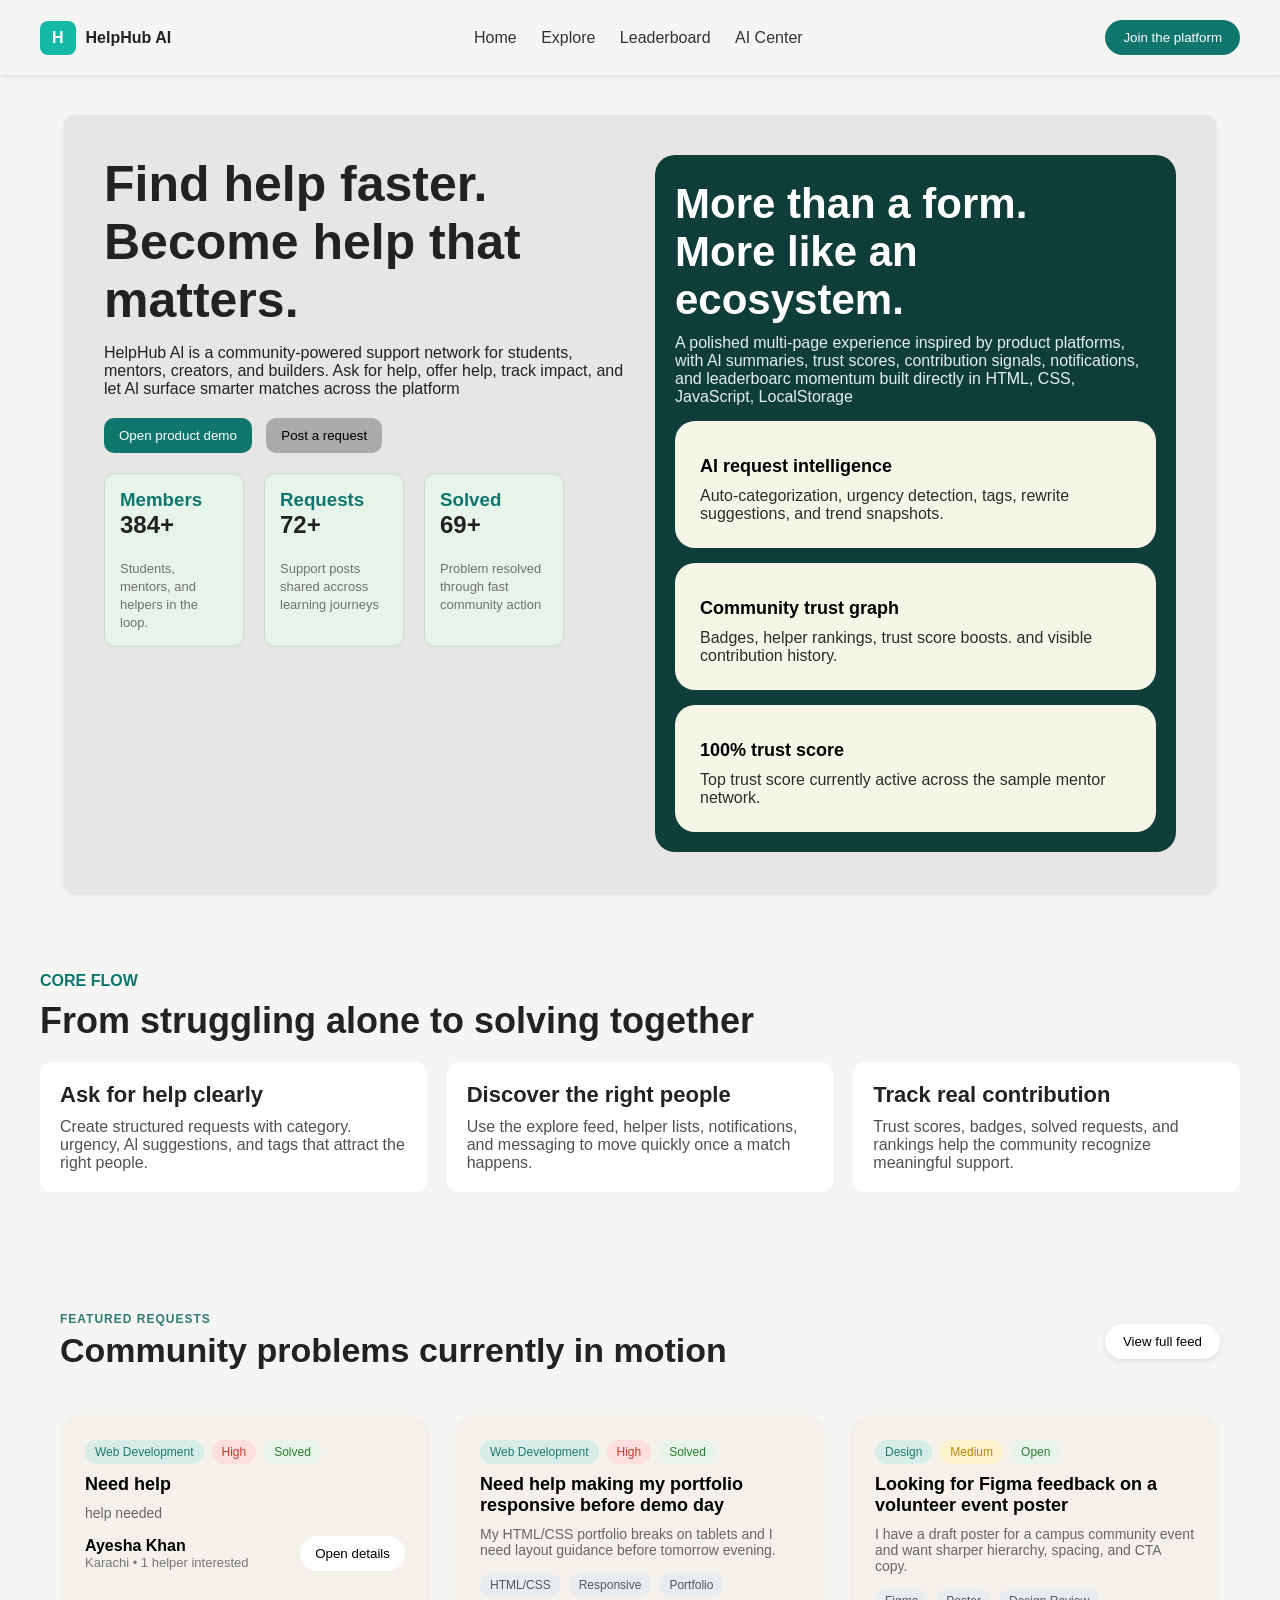
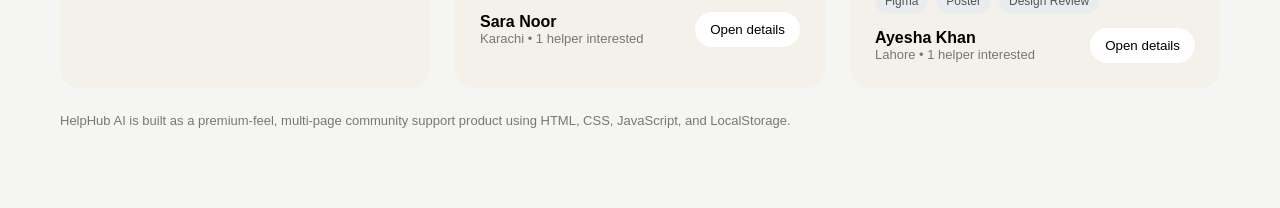
==== index.html @ 3f39b7c0 "first commit" ====
<!DOCTYPE html>
<html lang="en">

<head>
    <meta charset="UTF-8">
    <meta name="viewport" content="width=device-width, initial-scale=1.0">
    <title>HelpHub AI</title>
    <link rel="stylesheet" href="home.css">
</head>

<body>

    <!-- NAVBAR -->
    <header class="navbar">
        <div class="logo">
            <span class="logo-icon">H</span>
            <span>HelpHub AI</span>
        </div>
        <nav>
            <a href="home.html">Home</a>
            <a href="explore.html">Explore</a>
            <a href="leader.html">Leaderboard</a>
            <a href="AI Center.html">AI Center</a>
        </nav>
        <button class="btn">Join the platform</button>
    </header>

    <!-- HERO -->
    <section class="hero">
        <div class="left">
            <h1>Find help faster.<br>Become help that matters.</h1>
            <p>HelpHub Al is a community-powered support network for students, mentors, creators, and builders. Ask for
                help, offer help, track impact, and let Al surface smarter matches across the platform</p>
            <div class="buttons">
                <button class="primary">Open product demo</button>
                <button class="secondary">Post a request</button>
            </div>

            <div class="stats">
                <div>
                    <h3>Members</h3>
                    <p>384+</p>
                    <span>
                        Students, mentors, and helpers in the
                        loop.
                    </span>
                </div>
                <div>
                    <h3>Requests</h3>
                    <p>72+</p>
                    <span>Support posts shared accross learning journeys</span>
                </div>
                <div>
                    <h3>Solved</h3>
                    <p>69+</p>
                    <span>
                        Problem resolved through fast community action
                    </span>
                </div>
            </div>
        </div>

        <div class="right">
            <h2>More than a form.<br>More like an ecosystem.</h2>
            <p class="right-para">A polished multi-page experience inspired by product platforms, with Al summaries,
                trust scores,
                contribution signals, notifications, and leaderboarc momentum built directly in HTML, CSS, JavaScript,
                LocalStorage</p>

            <div class="card">
                <h3>AI request intelligence</h3>
                <p>Auto-categorization, urgency detection, tags, rewrite suggestions, and trend snapshots.</p>
            </div>
            <div class="card">
                <h3>Community trust graph</h3>
                <p>Badges, helper rankings, trust score boosts.

                    and visible contribution history.</p>
            </div>
            <div class="card">
                <h3>100% trust score</h3>
                <p>Top trust score currently active across the sample mentor network.</p>
            </div>
        </div>
    </section>

    <!-- CORE FLOW -->
    <section class="core">
        <h4>CORE FLOW</h4>
        <h2>From struggling alone to solving together</h2>
        <div class="grid">
            <div class="box">
                <h3>Ask for help clearly</h3>
                <p>Create structured requests with category. urgency, Al suggestions, and tags that attract the right
                    people.</p>
            </div>
            <div class="box">
                <h3>Discover the right people</h3>
                <p>Use the explore feed, helper lists, notifications, and messaging to move quickly once a match
                    happens.</p>
            </div>
            <div class="box">
                <h3>Track real contribution</h3>
                <p>Trust scores, badges, solved requests, and rankings help the community recognize meaningful support.
                </p>
            </div>
        </div>
    </section>
    <section class="requests">

        <div class="top">
            <div>
                <p class="small">FEATURED REQUESTS</p>
                <h2>Community problems currently in motion</h2>
            </div>
            <button class="view-btn">View full feed</button>
        </div>

        <div class="cards">

            <!-- CARD 1 -->
            <div class="card">
                <div class="tags">
                    <span class="tag green">Web Development</span>
                    <span class="tag red">High</span>
                    <span class="tag light-green">Solved</span>
                </div>

                <h3>Need help</h3>
                <p class="desc">help needed</p>

                <div class="user">
                    <div>
                        <strong>Ayesha Khan</strong>
                        <p>Karachi • 1 helper interested</p>
                    </div>
                    <button class="detail-btn">Open details</button>
                </div>
            </div>

            <!-- CARD 2 -->
            <div class="card">
                <div class="tags">
                    <span class="tag green">Web Development</span>
                    <span class="tag red">High</span>
                    <span class="tag light-green">Solved</span>
                </div>

                <h3>Need help making my portfolio responsive before demo day</h3>
                <p class="desc">
                    My HTML/CSS portfolio breaks on tablets and I need layout guidance before tomorrow evening.
                </p>

                <div class="tags small-tags">
                    <span class="tag light">HTML/CSS</span>
                    <span class="tag light">Responsive</span>
                    <span class="tag light">Portfolio</span>
                </div>

                <div class="user">
                    <div>
                        <strong>Sara Noor</strong>
                        <p>Karachi • 1 helper interested</p>
                    </div>
                    <button class="detail-btn">Open details</button>
                </div>
            </div>

            <!-- CARD 3 -->
            <div class="card">
                <div class="tags">
                    <span class="tag green">Design</span>
                    <span class="tag yellow">Medium</span>
                    <span class="tag light-green">Open</span>
                </div>

                <h3>Looking for Figma feedback on a volunteer event poster</h3>
                <p class="desc">
                    I have a draft poster for a campus community event and want sharper hierarchy, spacing, and CTA
                    copy.
                </p>

                <div class="tags small-tags">
                    <span class="tag light">Figma</span>
                    <span class="tag light">Poster</span>
                    <span class="tag light">Design Review</span>
                </div>

                <div class="user">
                    <div>
                        <strong>Ayesha Khan</strong>
                        <p>Lahore • 1 helper interested</p>
                    </div>
                    <button class="detail-btn">Open details</button>
                </div>
            </div>

        </div>

        <p class="footer">
            HelpHub AI is built as a premium-feel, multi-page community support product using HTML, CSS, JavaScript, and
            LocalStorage.
        </p>

    </section>
</body>

</html>
---- home.css ----
* {
  margin: 0;
  padding: 0;
  box-sizing: border-box;
  font-family: sans-serif;
}

body {
  background: #f5f5f3;
  color: #222;
}

/* NAVBAR */
.navbar {
  display: flex;
  justify-content: space-between;
  box-shadow: 0 2px 4px rgba(1, 1, 1, 0.1);
  padding: 20px 40px;
  align-items: center;
}

.navbar>.logo {
  display: flex;
  align-items: center;
  gap: 10px;
  font-weight: 700;
}

.logo>.logo-icon {
  background-color: #14b8a6;
  color: rgb(255, 255, 255);
  padding: 8px 12px;
  border-radius: 8px;
}

.navbar nav a {
  margin: 0 10px;
  text-decoration: none;
  color: #333;
}

.btn {
  background: #0f766e;
  color: white;
  border: none;
  padding: 10px 18px;
  border-radius: 20px;
}

/* HERO */
.hero {
  display: grid;
  grid-template-columns: 1fr 1fr;
  background: rgb(232, 229, 229);
  width: 90%;
  margin: 40px auto;
  border-radius: 10px;
  box-shadow: 0 2px 4px rgba(1, 1, 1, 0.1);
  padding: 40px;
  gap: 30px;
}

.hero .left p {
  margin-bottom: 20px;
}

.stats>div {
  border: 1px solid rgba(0, 0, 0, 0.1);
  width: 140px;
}

.stats>div>h3 {
  color: #0F766E;
}

.stats>div>p {
  font-weight: bolder;
  font-size: 24px;
}

.stats>div>span {
  font-size: 13px;
  color: rgb(113, 113, 113);
}

.hero h1 {
  font-size: 50px;
  margin-bottom: 15px;
}

.buttons button {
  margin-right: 10px;
  padding: 10px 15px;
  border-radius: 10px;
  border: none;
}

.primary {
  background: #0f766e;
  color: white;
}

.secondary {
  background: #acaaaa;
}

.stats {
  display: flex;
  gap: 20px;
  margin-top: 20px;
}

.stats div {
  background: #e6f4ea;
  padding: 15px;
  border-radius: 12px;
}

/* RIGHT SIDE */
.right {
  background: #0f3d3a;
  color: white;
  padding: 20px;
  border-radius: 20px;
}

.right>.card {
  background: #f6f6e8;
}

.right h2 {
  font-size: 42px;
  margin-bottom: 10px;
}

.right>.right-para {
  color: #e3efee;
}

.right h3 {
  margin-bottom: 10px;
}

.right p {
  color: rgb(44, 44, 43);
}

.card {
  background: white;
  color: black;
  margin-top: 15px;
  padding: 15px;
  border-radius: 12px;
}

/* CORE */
.core {
  padding: 40px;
}

.core h2 {
  font-size: 36px;
  margin-bottom: 20px;
}

.core h4 {
  color: #0f766e;
  margin-bottom: 10px;
}

.grid {
  display: grid;
  grid-template-columns: repeat(3, 1fr);
  gap: 20px;
  margin-top: 20px;
}

.box {
  background: white;
  padding: 20px;
  border-radius: 12px;
}

.box h3 {
  margin-bottom: 10px;
  font-size: 22px;
}

.box p {
  color: rgb(81, 81, 80);
}

.requests {
  max-width: 1200px;
  margin: 60px auto;
  padding: 20px;
  font-family: "Inter", sans-serif;
}

.small {
  font-size: 12px;
  letter-spacing: 1px;
  color: #2f7d73;
  font-weight: 600;
}

h2 {
  font-size: 34px;
  margin-top: 5px;
}

.top {
  display: flex;
  justify-content: space-between;
  align-items: center;
}

.view-btn {
  background: #fff;
  border: none;
  padding: 10px 18px;
  border-radius: 20px;
  box-shadow: 0 2px 6px rgba(0, 0, 0, 0.1);
}

/* CARDS */
.cards {
  display: grid;
  grid-template-columns: repeat(3, 1fr);
  gap: 25px;
  margin-top: 30px;
}

.card {
  background: #f4f1eb;
  padding: 25px;
  border-radius: 20px;
}

.card h3 {
  margin: 10px 0;
  font-size: 18px;
}

.desc {
  color: #666;
  font-size: 14px;
  margin-bottom: 15px;
}

/* TAGS */
.tags {
  display: flex;
  gap: 8px;
  flex-wrap: wrap;
}

.tag {
  padding: 5px 10px;
  border-radius: 15px;
  font-size: 12px;
}

.green {
  background: #d7eee8;
  color: #1f7a6b;
}

.red {
  background: #ffdede;
  color: #c0392b;
}

.yellow {
  background: #fff3cd;
  color: #b8860b;
}

.light-green {
  background: #e6f4ea;
  color: #2e7d32;
}

.light {
  background: #e9ecef;
  color: #555;
}

.small-tags {
  margin: 10px 0;
}

/* USER */
.user {
  display: flex;
  justify-content: space-between;
  align-items: center;
  margin-top: 15px;
}

.user p {
  font-size: 13px;
  color: #777;
}

.detail-btn {
  background: #fff;
  border: none;
  padding: 10px 15px;
  border-radius: 20px;
}

/* FOOTER */
.footer {
  margin-top: 25px;
  font-size: 13px;
  color: #777;
}

/* ================= HOVER EFFECTS ================= */

/* Main buttons */
.btn:hover {
  background: #0d5f59;
  cursor: pointer;
}

.primary:hover {
  background: #0d5f59;
  cursor: pointer;
}

.secondary:hover {
  background: #8f8f8f;
  cursor: pointer;
}

/* View button */
.view-btn:hover {
  background: #0f766e;
  color: #fff;
  cursor: pointer;
}

/* Detail button */
.detail-btn:hover {
  background: #0f766e;
  color: #fff;
  cursor: pointer;
}

/* Navbar links */
.navbar nav a:hover {
  color: #0f766e;
}

/* Smooth effect */
button {
  transition: all 0.3s ease;
}

a {
  transition: all 0.3s ease;
}

/* RESPONSIVE */
@media(max-width: 900px) {
  .cards {
    grid-template-columns: 1fr;
  }
}

/* RESPONSIVE */
@media(max-width: 768px) {
  .hero {
    grid-template-columns: 1fr;
  }

  .grid,
  .cards {
    grid-template-columns: 1fr;
  }
}



/* ================= RESPONSIVE ================= */

/* Tablets & small laptops */
@media (max-width: 992px) {
  .navbar {
    padding: 15px 20px;
  }

  .hero {
    grid-template-columns: 1fr;
    padding: 30px;
  }

  .hero h1 {
    font-size: 36px;
  }

  .right h2 {
    font-size: 32px;
  }

  .stats {
    flex-wrap: wrap;
  }

  .stats>div {
    width: 45%;
  }
}

/* Mobile devices */
@media (max-width: 600px) {
  .navbar {
    flex-direction: column;
    align-items: flex-start;
    gap: 10px;
  }

  .navbar nav {
    display: flex;
    flex-wrap: wrap;
    gap: 10px;
  }

  .btn {
    align-self: flex-start;
  }

  .hero {
    width: 95%;
    padding: 20px;
  }

  .hero h1 {
    font-size: 26px;
    line-height: 1.3;
  }

  .hero p {
    font-size: 14px;
  }

  .buttons {
    display: flex;
    flex-direction: column;
    gap: 10px;
  }

  .buttons button {
    width: 100%;
  }

  .stats {
    flex-direction: column;
  }

  .stats>div {
    width: 100%;
  }

  .right {
    padding: 15px;
  }

  .right h2 {
    font-size: 24px;
  }

  .right p {
    font-size: 14px;
  }

  .card {
    padding: 12px;
  }
}

/* Extra small devices */
@media (max-width: 400px) {
  .hero h1 {
    font-size: 22px;
  }

  .right h2 {
    font-size: 20px;
  }
}

/* FIX: View button responsive */
@media (max-width: 600px) {
  .top {
    flex-direction: column;
    align-items: flex-start;
    gap: 15px;
  }

  .view-btn {
    width: 100%;
    text-align: center;
  }
}



/* .....About .html */
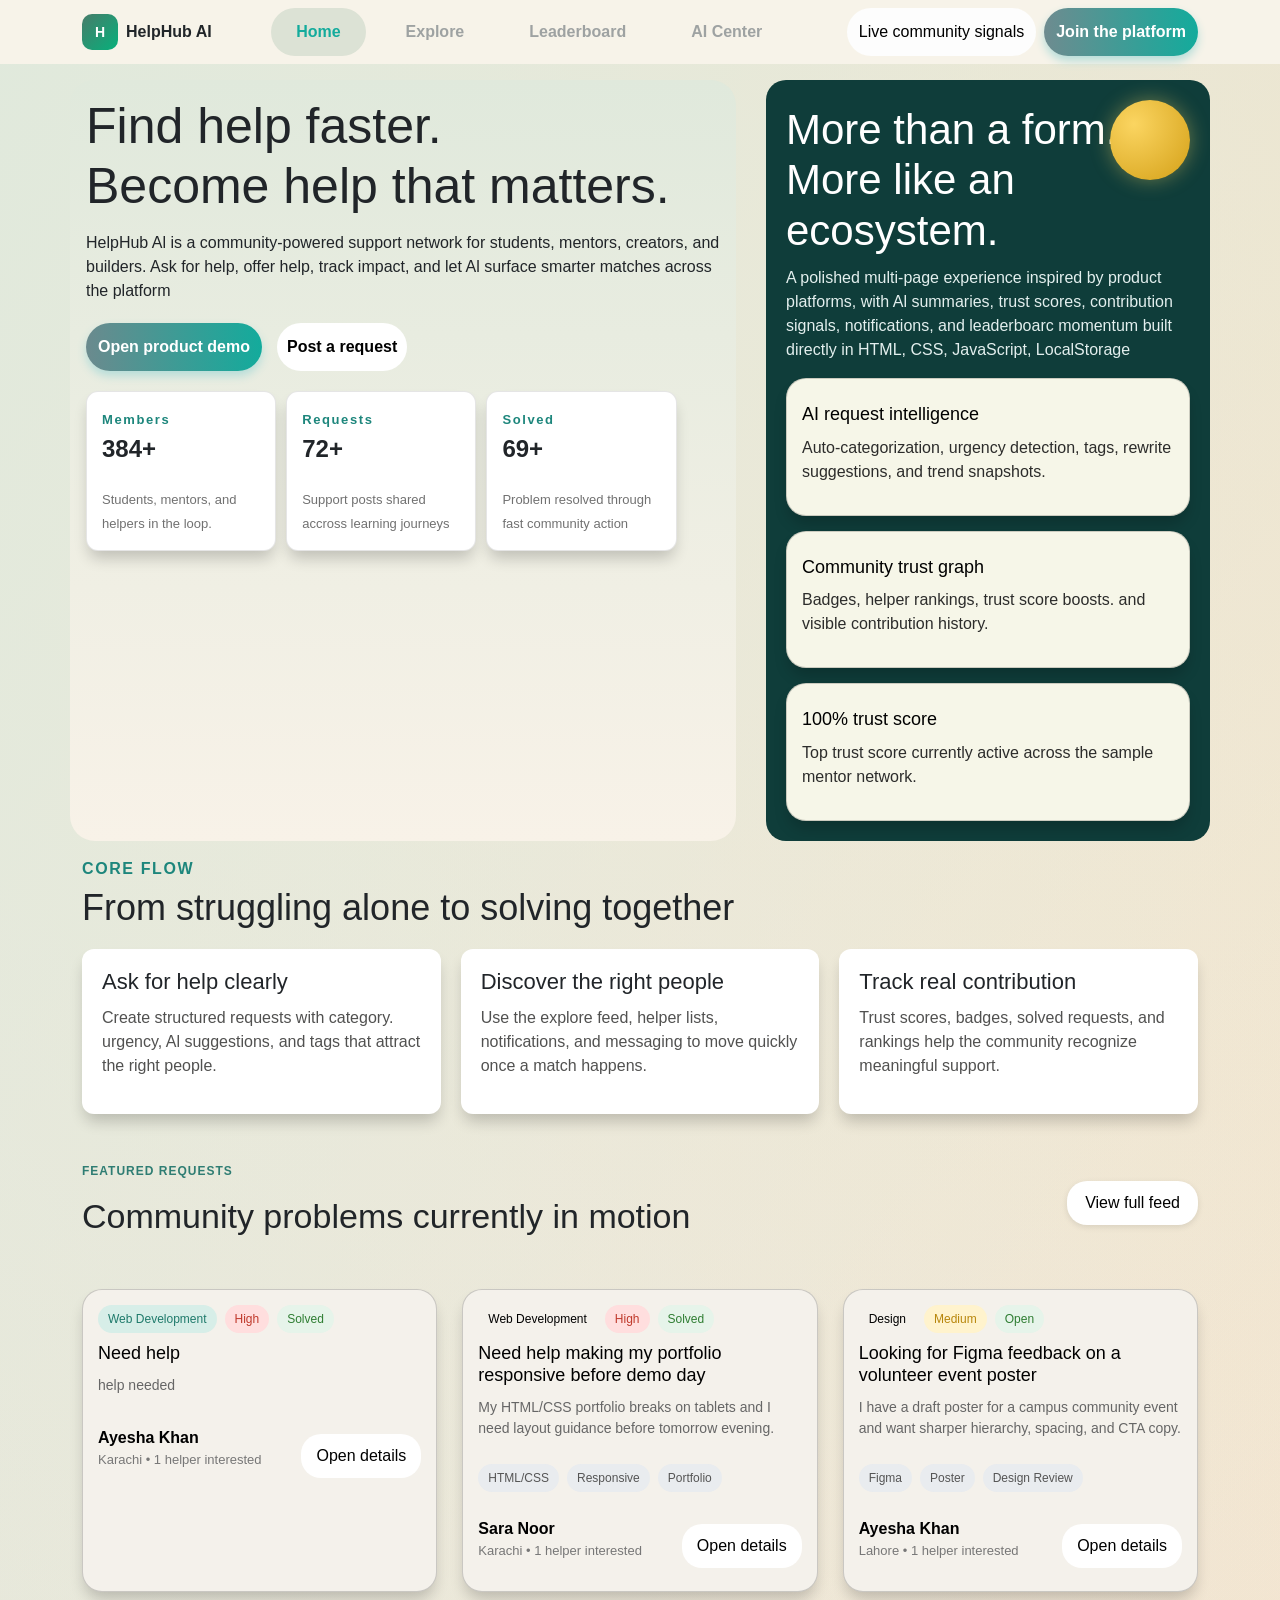
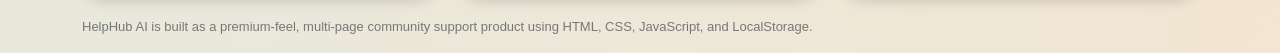
==== commit ab0de1ae: "second commit" ====
--- a/index.html
+++ b/index.html
@@ -5,40 +5,55 @@
     <meta charset="UTF-8">
     <meta name="viewport" content="width=device-width, initial-scale=1.0">
     <title>HelpHub AI</title>
-    <link rel="stylesheet" href="home.css">
+     <link
+      href="https://cdn.jsdelivr.net/npm/bootstrap@5.3.8/dist/css/bootstrap.min.css"
+      rel="stylesheet"
+      integrity="sha384-sRIl4kxILFvY47J16cr9ZwB07vP4J8+LH7qKQnuqkuIAvNWLzeN8tE5YBujZqJLB"
+      crossorigin="anonymous"/>
+    <link rel="stylesheet" href="style.css">
 </head>
 
 <body>
 
     <!-- NAVBAR -->
-    <header class="navbar">
-        <div class="logo">
-            <span class="logo-icon">H</span>
-            <span>HelpHub AI</span>
-        </div>
-        <nav>
-            <a href="home.html">Home</a>
-            <a href="explore.html">Explore</a>
-            <a href="leader.html">Leaderboard</a>
-            <a href="AI Center.html">AI Center</a>
-        </nav>
-        <button class="btn">Join the platform</button>
-    </header>
+     <nav class="navbar">
+        <div class="container nav-containe logo">
+       <div class="d-flex align-items-center m-0 gap-2">
+          <h2 class="logo-icon m-0">H</h2>
+          <strong>HelpHub AI</strong>
+        </div>
+        <div class="nav-links">
+            <a href="index.html" active>Home</a>
+            <a href="exploreDone.html">Explore</a>
+            <a href="leaderDone.html">Leaderboard</a>
+            <a href="AiCenterDone.html">AI Center</a>
+        </div>
+        <div class="buttondiv d-flex gap-2">
+            <button class="navbtnwhite">Live community signals</button>
+            <button class="buttonSave">Join the platform</button>
+            
+        </div>
+        </div>
+    </nav>
+ 
+
+     
+  
 
     <!-- HERO -->
-    <section class="hero">
+    <section class="hero container p-0">
         <div class="left">
             <h1>Find help faster.<br>Become help that matters.</h1>
             <p>HelpHub Al is a community-powered support network for students, mentors, creators, and builders. Ask for
                 help, offer help, track impact, and let Al surface smarter matches across the platform</p>
             <div class="buttons">
-                <button class="primary">Open product demo</button>
-                <button class="secondary">Post a request</button>
+                <button class="buttonSave">Open product demo</button>
+                <button class="whitebtn">Post a request</button>
             </div>
 
             <div class="stats">
                 <div>
-                    <h3>Members</h3>
+                    <span class="green">Members</span>
                     <p>384+</p>
                     <span>
                         Students, mentors, and helpers in the
@@ -46,12 +61,12 @@
                     </span>
                 </div>
                 <div>
-                    <h3>Requests</h3>
+                    <span class="green">Requests</span>
                     <p>72+</p>
                     <span>Support posts shared accross learning journeys</span>
                 </div>
                 <div>
-                    <h3>Solved</h3>
+                    <span class="green">Solved</span>
                     <p>69+</p>
                     <span>
                         Problem resolved through fast community action
@@ -61,6 +76,7 @@
         </div>
 
         <div class="right">
+            <div class="yellow-circle"></div>
             <h2>More than a form.<br>More like an ecosystem.</h2>
             <p class="right-para">A polished multi-page experience inspired by product platforms, with Al summaries,
                 trust scores,
@@ -73,9 +89,7 @@
             </div>
             <div class="card">
                 <h3>Community trust graph</h3>
-                <p>Badges, helper rankings, trust score boosts.
-
-                    and visible contribution history.</p>
+                <p>Badges, helper rankings, trust score boosts. and visible contribution history.</p>
             </div>
             <div class="card">
                 <h3>100% trust score</h3>
@@ -85,8 +99,8 @@
     </section>
 
     <!-- CORE FLOW -->
-    <section class="core">
-        <h4>CORE FLOW</h4>
+    <section class="core container">
+        <span class="green">CORE FLOW</span>
         <h2>From struggling alone to solving together</h2>
         <div class="grid">
             <div class="box">
@@ -106,7 +120,7 @@
             </div>
         </div>
     </section>
-    <section class="requests">
+    <section class="mt-5 container">
 
         <div class="top">
             <div>
@@ -121,7 +135,7 @@
             <!-- CARD 1 -->
             <div class="card">
                 <div class="tags">
-                    <span class="tag green">Web Development</span>
+                    <span class="tag green1">Web Development</span>
                     <span class="tag red">High</span>
                     <span class="tag light-green">Solved</span>
                 </div>
@@ -203,6 +217,20 @@
         </p>
 
     </section>
+
+
+
+
+    
 </body>
-
+ <script
+    src="https://cdn.jsdelivr.net/npm/@popperjs/core@2.11.8/dist/umd/popper.min.js"
+    integrity="sha384-I7E8VVD/ismYTF4hNIPjVp/Zjvgyol6VFvRkX/vR+Vc4jQkC+hVqc2pM8ODewa9r"
+    crossorigin="anonymous"
+  ></script>
+  <script
+    src="https://cdn.jsdelivr.net/npm/bootstrap@5.3.8/dist/js/bootstrap.min.js"
+    integrity="sha384-G/EV+4j2dNv+tEPo3++6LCgdCROaejBqfUeNjuKAiuXbjrxilcCdDz6ZAVfHWe1Y"
+    crossorigin="anonymous"
+  ></script>
 </html>
--- a/style.css
+++ b/style.css
@@ -0,0 +1,594 @@
+* {
+  margin: 0;
+  padding: 0;
+  box-sizing: border-box;
+  font-family: sans-serif;
+}
+
+
+body {
+ 
+  min-height: 100vh;
+
+    background-image: 
+    linear-gradient(to bottom right, #e0e9dc, transparent), /* Top Left */
+    linear-gradient(to bottom left, #f6e4c9, transparent),  /* Top Right */
+    linear-gradient(to top right, #efe7da, transparent),    /* Bottom Left */
+    linear-gradient(to top left, #efe7da, transparent);     /* Bottom Right */
+
+  background-position: 
+    top left, 
+    top right, 
+    bottom left, 
+    bottom right;
+
+  background-size: 100% ;
+  background-repeat: no-repeat;
+
+}
+
+
+
+.navbar {
+    display: flex;
+    justify-content: space-between;
+    align-items: center;
+    flex-wrap: wrap; /* Allows wrapping on very small screens */
+    gap: 15px;
+    background-color: #f7f3e9;
+}
+
+.logo {
+    display: flex;
+    align-items: center;
+    gap: 10px;
+    font-weight: 700;
+    justify-content: space-between;
+}
+
+.logodiv {
+    display: flex;
+    align-items: center;
+    gap: 10px;
+    font-weight: 700;
+    justify-content: center;
+}
+
+.logo-icon {
+    
+    width: 36px;
+    height: 36px;
+    background: linear-gradient(135deg, #477c6a, #07b07b);
+    color: white;
+    display: flex;
+    align-items: center;
+    justify-content: center;
+    border-radius: 10px;
+    font-weight: 600;
+    font-size: 14px;
+}
+
+.nav-links {
+    display: flex;
+    gap: 15px;
+    align-items: center;
+}
+
+.nav-links a{
+    text-decoration: none;
+    color: #9ea2a2;
+    border-radius: 50px;
+
+    
+    padding: 12px 25px;
+    font-weight: 600;
+}
+
+.nav-links a:hover , .nav-links a[active] , .detail-btn:hover , .view-btn:hover , .navbtnwhite:hover {
+  background-color: #dce2d5;
+  color: #13ab9c;
+}
+
+.buttondiv .navbtnwhite{
+  border-radius: 50px;
+  padding: 12px ;
+  background-color: #fdfdfd;
+  border: 0px;
+}
+
+.buttonSave{
+  
+  padding:12px;
+  background:linear-gradient(to right,#486f77c8,#13ab9c);
+  color:white;
+  border:none;
+  border-radius: 25px !important;
+  font-weight: 600;
+  box-shadow: 0 5px 10px #b5ddd9;
+}
+
+
+/* HERO */
+.hero {
+  display: grid;
+  grid-template-columns: 3fr 2fr;
+
+
+
+  width: 90%;
+  margin: 16px auto;
+  padding: 40px;
+  gap: 30px;
+}
+.left {
+  
+  background-image: 
+    linear-gradient(to bottom, #e0e9dc, #f8f2e8); /* Top Left */
+  border-radius: 25px; 
+  background-color: red !important;
+  background-size: 100% ;
+  padding: 16px;
+
+}
+
+
+.hero .left p {
+  margin-bottom: 20px;
+}
+
+.stats>div {
+  border: 1px solid rgba(0, 0, 0, 0.1);
+  width: 30%;
+  margin: auto;
+  box-shadow: 0 10px 15px -3px rgba(0, 0, 0, 0.2);
+
+}
+
+
+
+.stats>div>p {
+  font-weight: bolder;
+  font-size: 24px;
+}
+
+.stats>div>span {
+  font-size: 13px;
+  color: rgb(113, 113, 113);
+}
+
+.hero h1 {
+  font-size: 50px;
+  margin-bottom: 15px;
+}
+
+.buttons {
+  display: flex;
+  
+}
+.whitebtn{
+  background-color: white;
+  border-radius: 50px;
+  border: 0px;
+  padding: 5px 10px;
+  margin-left: 15px;
+  font-weight: 600;
+  
+}
+
+.stats {
+  display: flex;
+  gap: 10px;
+  margin: 20px 0px;
+  
+}
+
+.stats div {
+  background: #ffffff;
+  padding: 15px;
+  border-radius: 12px;
+  margin: 0px;
+}
+
+/* RIGHT SIDE */
+.right {
+  background: #0f3d3a;
+  color: white;
+  padding: 20px;
+  border-radius: 20px;
+  position: relative;
+}
+
+.yellow-circle {
+    position: absolute;
+    top: 20px;
+    right: 20px;
+    width: 80px;
+    height: 80px;
+    border-radius: 50%;
+    
+    /* Radial gradient for that 3D look */
+    background: radial-gradient(circle at 30% 30%, #fbd561, #d4a017);
+    
+    /* Optional: subtle glow */
+    box-shadow: 0 0 20px rgba(251, 213, 97, 0.4);
+}
+
+
+.right>.card {
+  background: #f6f6e8;
+}
+
+.right h2 {
+  font-size: 42px;
+  margin-bottom: 10px;
+}
+
+.right>.right-para {
+  color: #e3efee;
+}
+
+.right h3 {
+  margin-bottom: 10px;
+}
+
+.right p {
+  color: rgb(44, 44, 43);
+}
+
+.card {
+  background: white;
+  color: black;
+  margin-top: 15px;
+  padding: 15px;
+  border-radius: 12px;
+  
+}
+
+/* CORE */
+
+
+.core h2 {
+  font-size: 36px;
+  margin-bottom: 20px;
+}
+
+.core h4 {
+  color: #0f766e;
+  margin-bottom: 10px;
+}
+
+.grid {
+  display: grid;
+  grid-template-columns: repeat(3, 1fr);
+  gap: 20px;
+  margin-top: 20px;
+}
+
+.box {
+  background: white;
+  padding: 20px;
+  border-radius: 12px;
+  box-shadow: 0 10px 15px -3px rgba(0, 0, 0, 0.2);
+}
+
+.box h3 {
+  margin-bottom: 10px;
+  font-size: 22px;
+}
+
+.box p {
+  color: rgb(81, 81, 80);
+}
+
+.requests {
+  max-width: 1200px;
+  margin: 60px auto;
+  padding: 20px;
+  font-family: "Inter", sans-serif;
+}
+
+.small {
+  font-size: 12px;
+  letter-spacing: 1px;
+  color: #2f7d73;
+  font-weight: 600;
+}
+
+h2 {
+  font-size: 34px;
+  margin-top: 5px;
+}
+
+.top {
+  display: flex;
+  justify-content: space-between;
+  align-items: center;
+}
+
+.view-btn {
+  background: #fff;
+  border: none;
+  padding: 10px 18px;
+  border-radius: 20px;
+  box-shadow: 0 2px 6px rgba(0, 0, 0, 0.1);
+}
+
+/* CARDS */
+.cards {
+  display: grid;
+  grid-template-columns: repeat(3, 1fr);
+  gap: 25px;
+  margin-top: 30px;
+}
+
+.card {
+  background: #f4f1eb;
+  padding: 15px;
+  border-radius: 20px;
+  box-shadow: 0 10px 15px -3px rgba(0, 0, 0, 0.2);
+
+}
+
+.card h3 {
+  margin: 10px 0;
+  font-size: 18px;
+}
+
+.desc {
+  color: #666;
+  font-size: 14px;
+  margin-bottom: 15px;
+}
+
+/* TAGS */
+.tags {
+  display: flex;
+  gap: 8px;
+  flex-wrap: wrap;
+}
+
+.tag {
+  padding: 5px 10px;
+  border-radius: 15px;
+  font-size: 12px;
+}
+
+.stats div .green , .core .green{
+    color: #1d867c;
+    font-weight: 550;
+    letter-spacing: 0.1rem;
+}
+
+
+.green1 {
+  background: #d7eee8;
+  color: #1f7a6b;
+}
+
+.red {
+  background: #ffdede;
+  color: #c0392b;
+}
+
+.yellow {
+  background: #fff3cd;
+  color: #b8860b;
+}
+
+.light-green {
+  background: #e6f4ea;
+  color: #2e7d32;
+}
+
+.light {
+  background: #e9ecef;
+  color: #555;
+}
+
+.small-tags {
+  margin: 10px 0;
+}
+
+/* USER */
+.user {
+  display: flex;
+  justify-content: space-between;
+  align-items: center;
+  margin-top: 15px;
+}
+
+.user p {
+  font-size: 13px;
+  color: #777;
+}
+
+.detail-btn {
+  background: #fff;
+  border: none;
+  padding: 10px 15px;
+  border-radius: 20px;
+}
+
+/* FOOTER */
+.footer {
+  margin-top: 25px;
+  font-size: 13px;
+  color: #777;
+}
+
+/* ================= HOVER EFFECTS ================= */
+
+/* Main buttons */
+.btn:hover {
+  background: #0d5f59;
+  cursor: pointer;
+}
+
+.primary:hover {
+  background: #0d5f59;
+  cursor: pointer;
+}
+
+.secondary:hover {
+  background: #8f8f8f;
+  cursor: pointer;
+}
+
+
+/* Detail button */
+/* .detail-btn:hover {
+  background: #0f766e;
+  color: #fff;
+  cursor: pointer;
+} */
+
+
+/* Smooth effect */
+button {
+  transition: all 0.3s ease;
+}
+
+a {
+  transition: all 0.3s ease;
+}
+
+/* RESPONSIVE */
+@media(max-width: 900px) {
+  .cards {
+    grid-template-columns: 1fr;
+  }
+}
+
+/* RESPONSIVE */
+@media(max-width: 768px) {
+  .hero {
+    grid-template-columns: 1fr;
+  }
+
+  .grid,
+  .cards {
+    grid-template-columns: 1fr;
+  }
+}
+
+
+
+/* ================= RESPONSIVE ================= */
+
+/* Tablets & small laptops */
+@media (max-width: 992px) {
+  
+
+  .hero {
+    grid-template-columns: 1fr;
+    padding: 30px;
+  }
+
+  .hero h1 {
+    font-size: 36px;
+  }
+
+  .right h2 {
+    font-size: 32px;
+  }
+
+  .stats {
+    flex-wrap: wrap;
+  }
+
+  .stats>div {
+    width: 45%;
+  }
+}
+
+/* Mobile devices */
+@media (max-width: 600px) {
+ 
+  
+
+  
+
+  .btn {
+    align-self: flex-start;
+  }
+
+  .hero {
+    width: 95%;
+    padding: 20px;
+  }
+
+  .hero h1 {
+    font-size: 26px;
+    line-height: 1.3;
+  }
+
+  .hero p {
+    font-size: 14px;
+  }
+
+  .buttons {
+    display: flex;
+    flex-direction: column;
+    gap: 10px;
+  }
+
+  .buttons button {
+    width: 100%;
+  }
+
+  .stats {
+    flex-direction: column;
+  }
+
+  .stats>div {
+    width: 100%;
+  }
+
+  .right {
+    
+    padding: 15px;
+  }
+
+  
+
+  .right h2 {
+    font-size: 24px;
+  }
+
+  .right p {
+    font-size: 14px;
+  }
+
+  .card {
+    padding: 12px;
+  }
+}
+
+/* Extra small devices */
+@media (max-width: 400px) {
+  .hero h1 {
+    font-size: 22px;
+  }
+
+  .right h2 {
+    font-size: 20px;
+  }
+}
+
+/* FIX: View button responsive */
+@media (max-width: 600px) {
+  .top {
+    flex-direction: column;
+    align-items: flex-start;
+    gap: 15px;
+  }
+
+  .view-btn {
+    width: 100%;
+    text-align: center;
+  }
+}
+
+
+
+/* .....About .html */
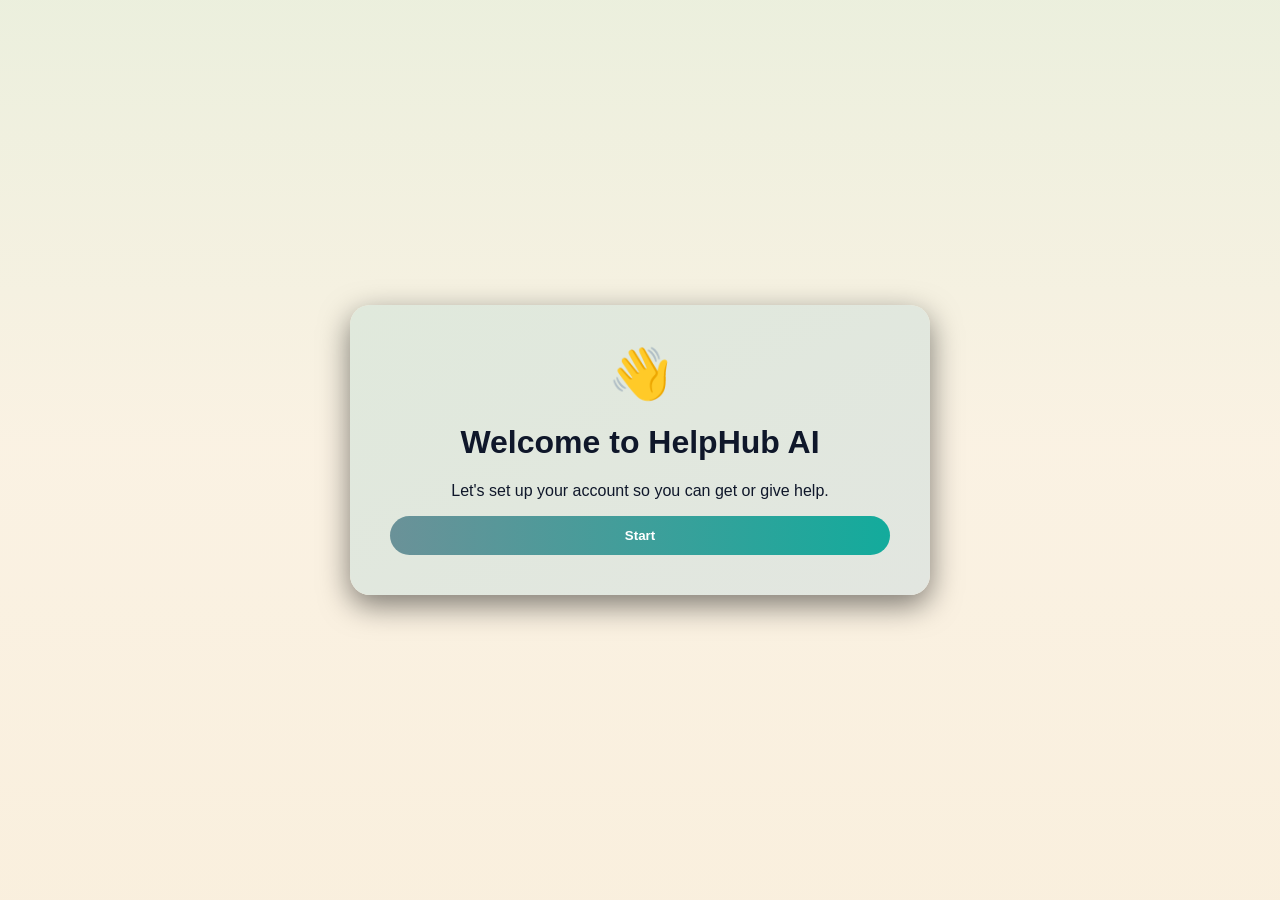
==== commit 0140244a: "third commit" ====
--- a/index.html
+++ b/index.html
@@ -1,236 +1,69 @@
 <!DOCTYPE html>
 <html lang="en">
-
 <head>
     <meta charset="UTF-8">
     <meta name="viewport" content="width=device-width, initial-scale=1.0">
-    <title>HelpHub AI</title>
-     <link
-      href="https://cdn.jsdelivr.net/npm/bootstrap@5.3.8/dist/css/bootstrap.min.css"
-      rel="stylesheet"
-      integrity="sha384-sRIl4kxILFvY47J16cr9ZwB07vP4J8+LH7qKQnuqkuIAvNWLzeN8tE5YBujZqJLB"
-      crossorigin="anonymous"/>
+    <title>Welcome to HelpHub | Onboarding</title>
     <link rel="stylesheet" href="style.css">
 </head>
+<body>
+    <div class="onboarding-container">
+        <!-- Step 1: Welcome -->
+        <div class="step active" id="step1">
+            <div class="icon">👋</div>
+            <h1>Welcome to HelpHub AI</h1>
+            <p>Let's set up your account so you can get or give help.</p>
+            <button class="btn" onclick="nextStep(2)">Start</button>
+        </div>
 
-<body>
-
-    <!-- NAVBAR -->
-     <nav class="navbar">
-        <div class="container nav-containe logo">
-       <div class="d-flex align-items-center m-0 gap-2">
-          <h2 class="logo-icon m-0">H</h2>
-          <strong>HelpHub AI</strong>
-        </div>
-        <div class="nav-links">
-            <a href="index.html" active>Home</a>
-            <a href="exploreDone.html">Explore</a>
-            <a href="leaderDone.html">Leaderboard</a>
-            <a href="AiCenterDone.html">AI Center</a>
-        </div>
-        <div class="buttondiv d-flex gap-2">
-            <button class="navbtnwhite">Live community signals</button>
-            <button class="buttonSave">Join the platform</button>
-            
-        </div>
-        </div>
-    </nav>
- 
-
-     
-  
-
-    <!-- HERO -->
-    <section class="hero container p-0">
-        <div class="left">
-            <h1>Find help faster.<br>Become help that matters.</h1>
-            <p>HelpHub Al is a community-powered support network for students, mentors, creators, and builders. Ask for
-                help, offer help, track impact, and let Al surface smarter matches across the platform</p>
-            <div class="buttons">
-                <button class="buttonSave">Open product demo</button>
-                <button class="whitebtn">Post a request</button>
-            </div>
-
-            <div class="stats">
-                <div>
-                    <span class="green">Members</span>
-                    <p>384+</p>
-                    <span>
-                        Students, mentors, and helpers in the
-                        loop.
-                    </span>
+        <!-- Step 2: Role Selection -->
+        <div class="step" id="step2">
+            <h2>What is your purpose?</h2>
+            <p>Choose your role so we can show you the right people.</p>
+            <div class="role-cards">
+                <div class="card" onclick="selectCard(this)">
+                    <h3>Student</h3>
+                    <p>I need help.</p>
                 </div>
-                <div>
-                    <span class="green">Requests</span>
-                    <p>72+</p>
-                    <span>Support posts shared accross learning journeys</span>
-                </div>
-                <div>
-                    <span class="green">Solved</span>
-                    <p>69+</p>
-                    <span>
-                        Problem resolved through fast community action
-                    </span>
+                <div class="card" onclick="selectCard(this)">
+                    <h3>Mentor</h3>
+                    <p>I want to provide my services.</p>
                 </div>
             </div>
+            <button class="btn" onclick="nextStep(3)">Next Step</button>
         </div>
 
-        <div class="right">
-            <div class="yellow-circle"></div>
-            <h2>More than a form.<br>More like an ecosystem.</h2>
-            <p class="right-para">A polished multi-page experience inspired by product platforms, with Al summaries,
-                trust scores,
-                contribution signals, notifications, and leaderboarc momentum built directly in HTML, CSS, JavaScript,
-                LocalStorage</p>
+        <!-- Step 3: Skills -->
+        <div class="step" id="step3">
+            <h2>Select Your Skills</h2>
+            <p>Select atleast 3 skills.</p>
+            <div class="skills-grid">
+                <span class="skill-tag" onclick="toggleSkill(this)">React</span>
+                <span class="skill-tag" onclick="toggleSkill(this)">Python</span>
+                <span class="skill-tag" onclick="toggleSkill(this)">UI/UX</span>
+                <span class="skill-tag" onclick="toggleSkill(this)">Figma</span>
+                <span class="skill-tag" onclick="toggleSkill(this)">JavaScript</span>
+            </div>
+            <button class="btn" onclick="finish()">Finish Setup</button>
+        </div>
+    </div>
 
-            <div class="card">
-                <h3>AI request intelligence</h3>
-                <p>Auto-categorization, urgency detection, tags, rewrite suggestions, and trend snapshots.</p>
-            </div>
-            <div class="card">
-                <h3>Community trust graph</h3>
-                <p>Badges, helper rankings, trust score boosts. and visible contribution history.</p>
-            </div>
-            <div class="card">
-                <h3>100% trust score</h3>
-                <p>Top trust score currently active across the sample mentor network.</p>
-            </div>
-        </div>
-    </section>
-
-    <!-- CORE FLOW -->
-    <section class="core container">
-        <span class="green">CORE FLOW</span>
-        <h2>From struggling alone to solving together</h2>
-        <div class="grid">
-            <div class="box">
-                <h3>Ask for help clearly</h3>
-                <p>Create structured requests with category. urgency, Al suggestions, and tags that attract the right
-                    people.</p>
-            </div>
-            <div class="box">
-                <h3>Discover the right people</h3>
-                <p>Use the explore feed, helper lists, notifications, and messaging to move quickly once a match
-                    happens.</p>
-            </div>
-            <div class="box">
-                <h3>Track real contribution</h3>
-                <p>Trust scores, badges, solved requests, and rankings help the community recognize meaningful support.
-                </p>
-            </div>
-        </div>
-    </section>
-    <section class="mt-5 container">
-
-        <div class="top">
-            <div>
-                <p class="small">FEATURED REQUESTS</p>
-                <h2>Community problems currently in motion</h2>
-            </div>
-            <button class="view-btn">View full feed</button>
-        </div>
-
-        <div class="cards">
-
-            <!-- CARD 1 -->
-            <div class="card">
-                <div class="tags">
-                    <span class="tag green1">Web Development</span>
-                    <span class="tag red">High</span>
-                    <span class="tag light-green">Solved</span>
-                </div>
-
-                <h3>Need help</h3>
-                <p class="desc">help needed</p>
-
-                <div class="user">
-                    <div>
-                        <strong>Ayesha Khan</strong>
-                        <p>Karachi • 1 helper interested</p>
-                    </div>
-                    <button class="detail-btn">Open details</button>
-                </div>
-            </div>
-
-            <!-- CARD 2 -->
-            <div class="card">
-                <div class="tags">
-                    <span class="tag green">Web Development</span>
-                    <span class="tag red">High</span>
-                    <span class="tag light-green">Solved</span>
-                </div>
-
-                <h3>Need help making my portfolio responsive before demo day</h3>
-                <p class="desc">
-                    My HTML/CSS portfolio breaks on tablets and I need layout guidance before tomorrow evening.
-                </p>
-
-                <div class="tags small-tags">
-                    <span class="tag light">HTML/CSS</span>
-                    <span class="tag light">Responsive</span>
-                    <span class="tag light">Portfolio</span>
-                </div>
-
-                <div class="user">
-                    <div>
-                        <strong>Sara Noor</strong>
-                        <p>Karachi • 1 helper interested</p>
-                    </div>
-                    <button class="detail-btn">Open details</button>
-                </div>
-            </div>
-
-            <!-- CARD 3 -->
-            <div class="card">
-                <div class="tags">
-                    <span class="tag green">Design</span>
-                    <span class="tag yellow">Medium</span>
-                    <span class="tag light-green">Open</span>
-                </div>
-
-                <h3>Looking for Figma feedback on a volunteer event poster</h3>
-                <p class="desc">
-                    I have a draft poster for a campus community event and want sharper hierarchy, spacing, and CTA
-                    copy.
-                </p>
-
-                <div class="tags small-tags">
-                    <span class="tag light">Figma</span>
-                    <span class="tag light">Poster</span>
-                    <span class="tag light">Design Review</span>
-                </div>
-
-                <div class="user">
-                    <div>
-                        <strong>Ayesha Khan</strong>
-                        <p>Lahore • 1 helper interested</p>
-                    </div>
-                    <button class="detail-btn">Open details</button>
-                </div>
-            </div>
-
-        </div>
-
-        <p class="footer">
-            HelpHub AI is built as a premium-feel, multi-page community support product using HTML, CSS, JavaScript, and
-            LocalStorage.
-        </p>
-
-    </section>
-
-
-
-
-    
+    <script>
+        function nextStep(stepNumber) {
+            document.querySelectorAll('.step').forEach(s => s.classList.remove('active'));
+            document.getElementById('step' + stepNumber).classList.add('active');
+        }
+        function selectCard(el) {
+            document.querySelectorAll('.card').forEach(c => c.classList.remove('selected'));
+            el.classList.add('selected');
+        }
+        function toggleSkill(el) {
+            el.classList.toggle('selected');
+        }
+        function finish() {
+            alert('Setup Mukammal! Ab aap Dashboard par ja sakte hain.');
+            window.location.href = 'HomePage.html'; // Aapka main page
+        }
+    </script>
 </body>
- <script
-    src="https://cdn.jsdelivr.net/npm/@popperjs/core@2.11.8/dist/umd/popper.min.js"
-    integrity="sha384-I7E8VVD/ismYTF4hNIPjVp/Zjvgyol6VFvRkX/vR+Vc4jQkC+hVqc2pM8ODewa9r"
-    crossorigin="anonymous"
-  ></script>
-  <script
-    src="https://cdn.jsdelivr.net/npm/bootstrap@5.3.8/dist/js/bootstrap.min.js"
-    integrity="sha384-G/EV+4j2dNv+tEPo3++6LCgdCROaejBqfUeNjuKAiuXbjrxilcCdDz6ZAVfHWe1Y"
-    crossorigin="anonymous"
-  ></script>
-</html>+</html>
--- a/style.css
+++ b/style.css
@@ -1,594 +1,119 @@
-* {
-  margin: 0;
-  padding: 0;
-  box-sizing: border-box;
-  font-family: sans-serif;
+body {
+   background: linear-gradient(#e6ebd4c7,#f6e6ca87,#f6e6caa1);
+    color: white;
+    font-family: 'Segoe UI', sans-serif;
+    display: flex;
+    justify-content: center;
+    align-items: center;
+    height: 100vh;
+    margin: 0;
 }
 
-
-body {
- 
-  min-height: 100vh;
-
-    background-image: 
-    linear-gradient(to bottom right, #e0e9dc, transparent), /* Top Left */
-    linear-gradient(to bottom left, #f6e4c9, transparent),  /* Top Right */
-    linear-gradient(to top right, #efe7da, transparent),    /* Bottom Left */
-    linear-gradient(to top left, #efe7da, transparent);     /* Bottom Right */
-
-  background-position: 
-    top left, 
-    top right, 
-    bottom left, 
-    bottom right;
-
-  background-size: 100% ;
+.onboarding-container {
+     background-image: 
+    linear-gradient(to bottom right, #e0e9dc, #e2e6e0); /* Top Left */
+    
+  
+  
   background-repeat: no-repeat;
-
-}
 
 
 
-.navbar {
-    display: flex;
-    justify-content: space-between;
-    align-items: center;
-    flex-wrap: wrap; /* Allows wrapping on very small screens */
-    gap: 15px;
-    background-color: #f7f3e9;
+
+    padding: 40px;
+    border-radius: 20px;
+    box-shadow: 0 10px 30px rgba(0,0,0,0.5);
+    text-align: center;
+    width: 90%;
+    max-width: 500px;
+    color: #0f172a;
 }
 
-.logo {
-    display: flex;
-    align-items: center;
-    gap: 10px;
-    font-weight: 700;
-    justify-content: space-between;
+.step { display: none; }
+.step.active { display: block; animation: fadeIn 0.5s; }
+
+@keyframes fadeIn {
+    from { opacity: 0; transform: translateY(10px); }
+    to { opacity: 1; transform: translateY(0); }
 }
 
-.logodiv {
-    display: flex;
-    align-items: center;
-    gap: 10px;
-    font-weight: 700;
-    justify-content: center;
-}
+.icon { font-size: 50px; margin-bottom: 20px; }
 
-.logo-icon {
-    
-    width: 36px;
-    height: 36px;
-    background: linear-gradient(135deg, #477c6a, #07b07b);
-    color: white;
-    display: flex;
-    align-items: center;
-    justify-content: center;
-    border-radius: 10px;
-    font-weight: 600;
-    font-size: 14px;
-}
-
-.nav-links {
-    display: flex;
-    gap: 15px;
-    align-items: center;
-}
-
-.nav-links a{
-    text-decoration: none;
-    color: #9ea2a2;
-    border-radius: 50px;
-
-    
-    padding: 12px 25px;
-    font-weight: 600;
-}
-
-.nav-links a:hover , .nav-links a[active] , .detail-btn:hover , .view-btn:hover , .navbtnwhite:hover {
-  background-color: #dce2d5;
-  color: #13ab9c;
-}
-
-.buttondiv .navbtnwhite{
-  border-radius: 50px;
-  padding: 12px ;
-  background-color: #fdfdfd;
-  border: 0px;
-}
-
-.buttonSave{
-  
+.btn {
+  width:100%;
   padding:12px;
-  background:linear-gradient(to right,#486f77c8,#13ab9c);
+  background:linear-gradient(to right,#4a7a85c8,#13ab9c);
   color:white;
   border:none;
   border-radius: 25px !important;
   font-weight: 600;
-  box-shadow: 0 5px 10px #b5ddd9;
+  
 }
 
 
-/* HERO */
-.hero {
-  display: grid;
-  grid-template-columns: 3fr 2fr;
+.btn:hover {
+  width:100%;
+  padding:12px;
+  background:linear-gradient(to right,#4a7a85c8,#13ab9c);
+  color:white;
+  border:none;
+  border-radius: 25px !important;
+  font-weight: 600;
+   box-shadow: 0 5px 10px #b5ddd9;
+}
 
+.role-cards {
+    display: flex;
+    gap: 15px;
+    margin: 20px 0;
+}
 
+.card {
+    border: 2px solid #334155;
+    padding: 20px;
+    border-radius: 12px;
+    cursor: pointer;
+    flex: 1;
+    transition: 0.3s;
+}
 
-  width: 90%;
-  margin: 16px auto;
-  padding: 40px;
-  gap: 30px;
+.card:hover, .card.selected {
+    /* border-color: #3b82f6; */
+    background: #bcc2b5;
+    
+     color: #13ab9c;
+    font-weight: 550;
+    /* letter-spacing: 0.1rem; */
 }
-.left {
-  
-  background-image: 
-    linear-gradient(to bottom, #e0e9dc, #f8f2e8); /* Top Left */
-  border-radius: 25px; 
-  background-color: red !important;
-  background-size: 100% ;
-  padding: 16px;
 
+.skills-grid {
+    display: flex;
+    flex-wrap: wrap;
+    gap: 10px;
+    justify-content: center;
+    margin: 20px 0;
+}
+
+.skills-grid span:hover{
+     background:linear-gradient(to right,#4a7a85c8,#13ab9c);
+    color: white;
+}
+
+.skill-tag {
+      background: #f6f7f5;
+    
+     color: #13ab9c;
+    font-weight: 550;
+    padding: 8px 15px;
+    border-radius: 20px;
+    cursor: pointer;
+    border: 1px solid transparent;
+}
+
+.skill-tag.selected {
+    background:linear-gradient(to right,#4a7a85c8,#13ab9c);
+    color: white;
+    border-color: white;
 }
 
 
-.hero .left p {
-  margin-bottom: 20px;
-}
-
-.stats>div {
-  border: 1px solid rgba(0, 0, 0, 0.1);
-  width: 30%;
-  margin: auto;
-  box-shadow: 0 10px 15px -3px rgba(0, 0, 0, 0.2);
-
-}
-
-
-
-.stats>div>p {
-  font-weight: bolder;
-  font-size: 24px;
-}
-
-.stats>div>span {
-  font-size: 13px;
-  color: rgb(113, 113, 113);
-}
-
-.hero h1 {
-  font-size: 50px;
-  margin-bottom: 15px;
-}
-
-.buttons {
-  display: flex;
-  
-}
-.whitebtn{
-  background-color: white;
-  border-radius: 50px;
-  border: 0px;
-  padding: 5px 10px;
-  margin-left: 15px;
-  font-weight: 600;
-  
-}
-
-.stats {
-  display: flex;
-  gap: 10px;
-  margin: 20px 0px;
-  
-}
-
-.stats div {
-  background: #ffffff;
-  padding: 15px;
-  border-radius: 12px;
-  margin: 0px;
-}
-
-/* RIGHT SIDE */
-.right {
-  background: #0f3d3a;
-  color: white;
-  padding: 20px;
-  border-radius: 20px;
-  position: relative;
-}
-
-.yellow-circle {
-    position: absolute;
-    top: 20px;
-    right: 20px;
-    width: 80px;
-    height: 80px;
-    border-radius: 50%;
-    
-    /* Radial gradient for that 3D look */
-    background: radial-gradient(circle at 30% 30%, #fbd561, #d4a017);
-    
-    /* Optional: subtle glow */
-    box-shadow: 0 0 20px rgba(251, 213, 97, 0.4);
-}
-
-
-.right>.card {
-  background: #f6f6e8;
-}
-
-.right h2 {
-  font-size: 42px;
-  margin-bottom: 10px;
-}
-
-.right>.right-para {
-  color: #e3efee;
-}
-
-.right h3 {
-  margin-bottom: 10px;
-}
-
-.right p {
-  color: rgb(44, 44, 43);
-}
-
-.card {
-  background: white;
-  color: black;
-  margin-top: 15px;
-  padding: 15px;
-  border-radius: 12px;
-  
-}
-
-/* CORE */
-
-
-.core h2 {
-  font-size: 36px;
-  margin-bottom: 20px;
-}
-
-.core h4 {
-  color: #0f766e;
-  margin-bottom: 10px;
-}
-
-.grid {
-  display: grid;
-  grid-template-columns: repeat(3, 1fr);
-  gap: 20px;
-  margin-top: 20px;
-}
-
-.box {
-  background: white;
-  padding: 20px;
-  border-radius: 12px;
-  box-shadow: 0 10px 15px -3px rgba(0, 0, 0, 0.2);
-}
-
-.box h3 {
-  margin-bottom: 10px;
-  font-size: 22px;
-}
-
-.box p {
-  color: rgb(81, 81, 80);
-}
-
-.requests {
-  max-width: 1200px;
-  margin: 60px auto;
-  padding: 20px;
-  font-family: "Inter", sans-serif;
-}
-
-.small {
-  font-size: 12px;
-  letter-spacing: 1px;
-  color: #2f7d73;
-  font-weight: 600;
-}
-
-h2 {
-  font-size: 34px;
-  margin-top: 5px;
-}
-
-.top {
-  display: flex;
-  justify-content: space-between;
-  align-items: center;
-}
-
-.view-btn {
-  background: #fff;
-  border: none;
-  padding: 10px 18px;
-  border-radius: 20px;
-  box-shadow: 0 2px 6px rgba(0, 0, 0, 0.1);
-}
-
-/* CARDS */
-.cards {
-  display: grid;
-  grid-template-columns: repeat(3, 1fr);
-  gap: 25px;
-  margin-top: 30px;
-}
-
-.card {
-  background: #f4f1eb;
-  padding: 15px;
-  border-radius: 20px;
-  box-shadow: 0 10px 15px -3px rgba(0, 0, 0, 0.2);
-
-}
-
-.card h3 {
-  margin: 10px 0;
-  font-size: 18px;
-}
-
-.desc {
-  color: #666;
-  font-size: 14px;
-  margin-bottom: 15px;
-}
-
-/* TAGS */
-.tags {
-  display: flex;
-  gap: 8px;
-  flex-wrap: wrap;
-}
-
-.tag {
-  padding: 5px 10px;
-  border-radius: 15px;
-  font-size: 12px;
-}
-
-.stats div .green , .core .green{
-    color: #1d867c;
-    font-weight: 550;
-    letter-spacing: 0.1rem;
-}
-
-
-.green1 {
-  background: #d7eee8;
-  color: #1f7a6b;
-}
-
-.red {
-  background: #ffdede;
-  color: #c0392b;
-}
-
-.yellow {
-  background: #fff3cd;
-  color: #b8860b;
-}
-
-.light-green {
-  background: #e6f4ea;
-  color: #2e7d32;
-}
-
-.light {
-  background: #e9ecef;
-  color: #555;
-}
-
-.small-tags {
-  margin: 10px 0;
-}
-
-/* USER */
-.user {
-  display: flex;
-  justify-content: space-between;
-  align-items: center;
-  margin-top: 15px;
-}
-
-.user p {
-  font-size: 13px;
-  color: #777;
-}
-
-.detail-btn {
-  background: #fff;
-  border: none;
-  padding: 10px 15px;
-  border-radius: 20px;
-}
-
-/* FOOTER */
-.footer {
-  margin-top: 25px;
-  font-size: 13px;
-  color: #777;
-}
-
-/* ================= HOVER EFFECTS ================= */
-
-/* Main buttons */
-.btn:hover {
-  background: #0d5f59;
-  cursor: pointer;
-}
-
-.primary:hover {
-  background: #0d5f59;
-  cursor: pointer;
-}
-
-.secondary:hover {
-  background: #8f8f8f;
-  cursor: pointer;
-}
-
-
-/* Detail button */
-/* .detail-btn:hover {
-  background: #0f766e;
-  color: #fff;
-  cursor: pointer;
-} */
-
-
-/* Smooth effect */
-button {
-  transition: all 0.3s ease;
-}
-
-a {
-  transition: all 0.3s ease;
-}
-
-/* RESPONSIVE */
-@media(max-width: 900px) {
-  .cards {
-    grid-template-columns: 1fr;
-  }
-}
-
-/* RESPONSIVE */
-@media(max-width: 768px) {
-  .hero {
-    grid-template-columns: 1fr;
-  }
-
-  .grid,
-  .cards {
-    grid-template-columns: 1fr;
-  }
-}
-
-
-
-/* ================= RESPONSIVE ================= */
-
-/* Tablets & small laptops */
-@media (max-width: 992px) {
-  
-
-  .hero {
-    grid-template-columns: 1fr;
-    padding: 30px;
-  }
-
-  .hero h1 {
-    font-size: 36px;
-  }
-
-  .right h2 {
-    font-size: 32px;
-  }
-
-  .stats {
-    flex-wrap: wrap;
-  }
-
-  .stats>div {
-    width: 45%;
-  }
-}
-
-/* Mobile devices */
-@media (max-width: 600px) {
- 
-  
-
-  
-
-  .btn {
-    align-self: flex-start;
-  }
-
-  .hero {
-    width: 95%;
-    padding: 20px;
-  }
-
-  .hero h1 {
-    font-size: 26px;
-    line-height: 1.3;
-  }
-
-  .hero p {
-    font-size: 14px;
-  }
-
-  .buttons {
-    display: flex;
-    flex-direction: column;
-    gap: 10px;
-  }
-
-  .buttons button {
-    width: 100%;
-  }
-
-  .stats {
-    flex-direction: column;
-  }
-
-  .stats>div {
-    width: 100%;
-  }
-
-  .right {
-    
-    padding: 15px;
-  }
-
-  
-
-  .right h2 {
-    font-size: 24px;
-  }
-
-  .right p {
-    font-size: 14px;
-  }
-
-  .card {
-    padding: 12px;
-  }
-}
-
-/* Extra small devices */
-@media (max-width: 400px) {
-  .hero h1 {
-    font-size: 22px;
-  }
-
-  .right h2 {
-    font-size: 20px;
-  }
-}
-
-/* FIX: View button responsive */
-@media (max-width: 600px) {
-  .top {
-    flex-direction: column;
-    align-items: flex-start;
-    gap: 15px;
-  }
-
-  .view-btn {
-    width: 100%;
-    text-align: center;
-  }
-}
-
-
-
-/* .....About .html */
